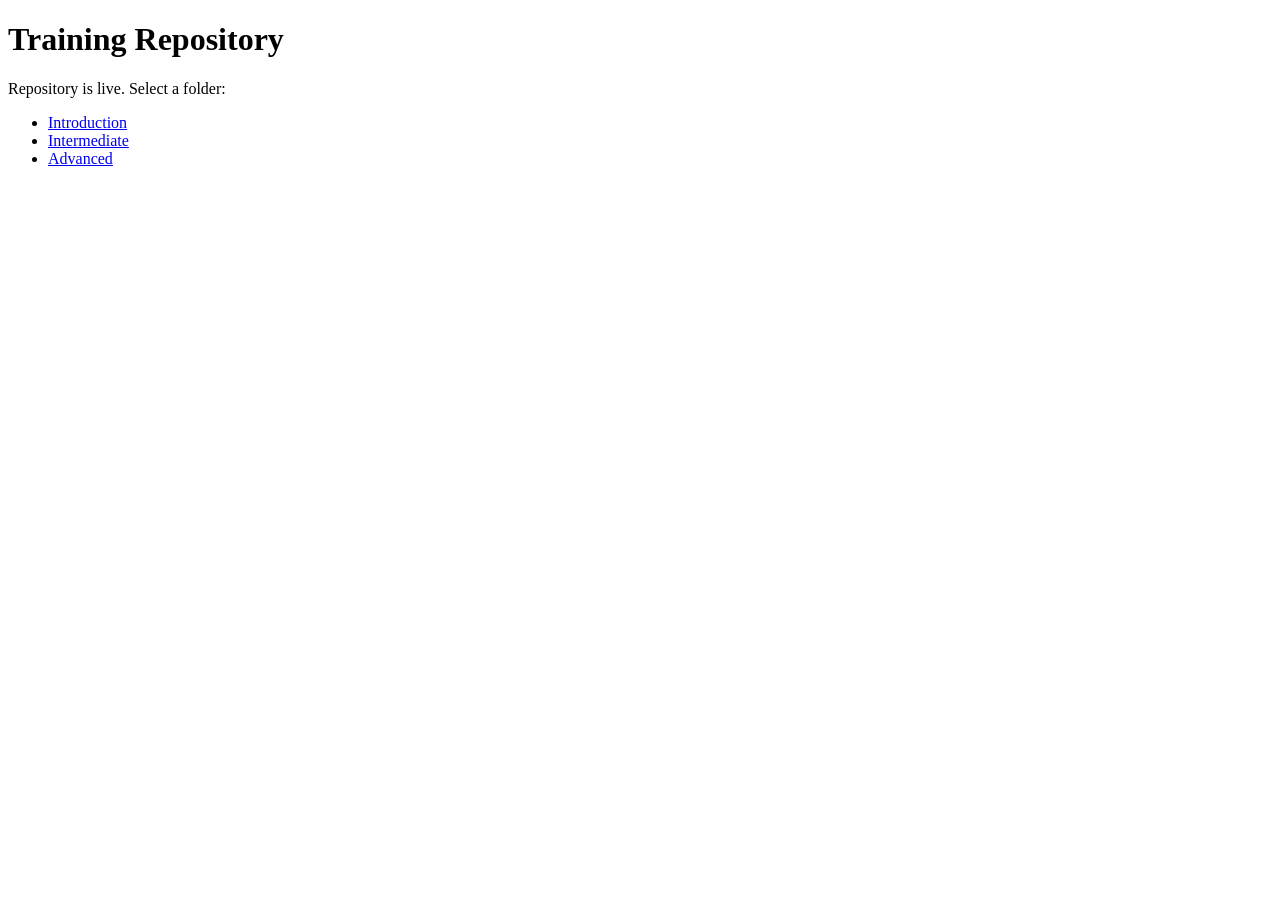
==== index.html @ c3c548a6 "Add initial index.html for training repository" ====
<!DOCTYPE html>
<html>
<head>
<meta charset="utf-8">
<title>Training</title>
</head>
<body>
<h1>Training Repository</h1>
<p>Repository is live. Select a folder:</p>
<ul>
<li><a href="Introduction/">Introduction</a></li>
<li><a href="Intermediate/">Intermediate</a></li>
<li><a href="Advanced/">Advanced</a></li>
</ul>
</body>
</html>
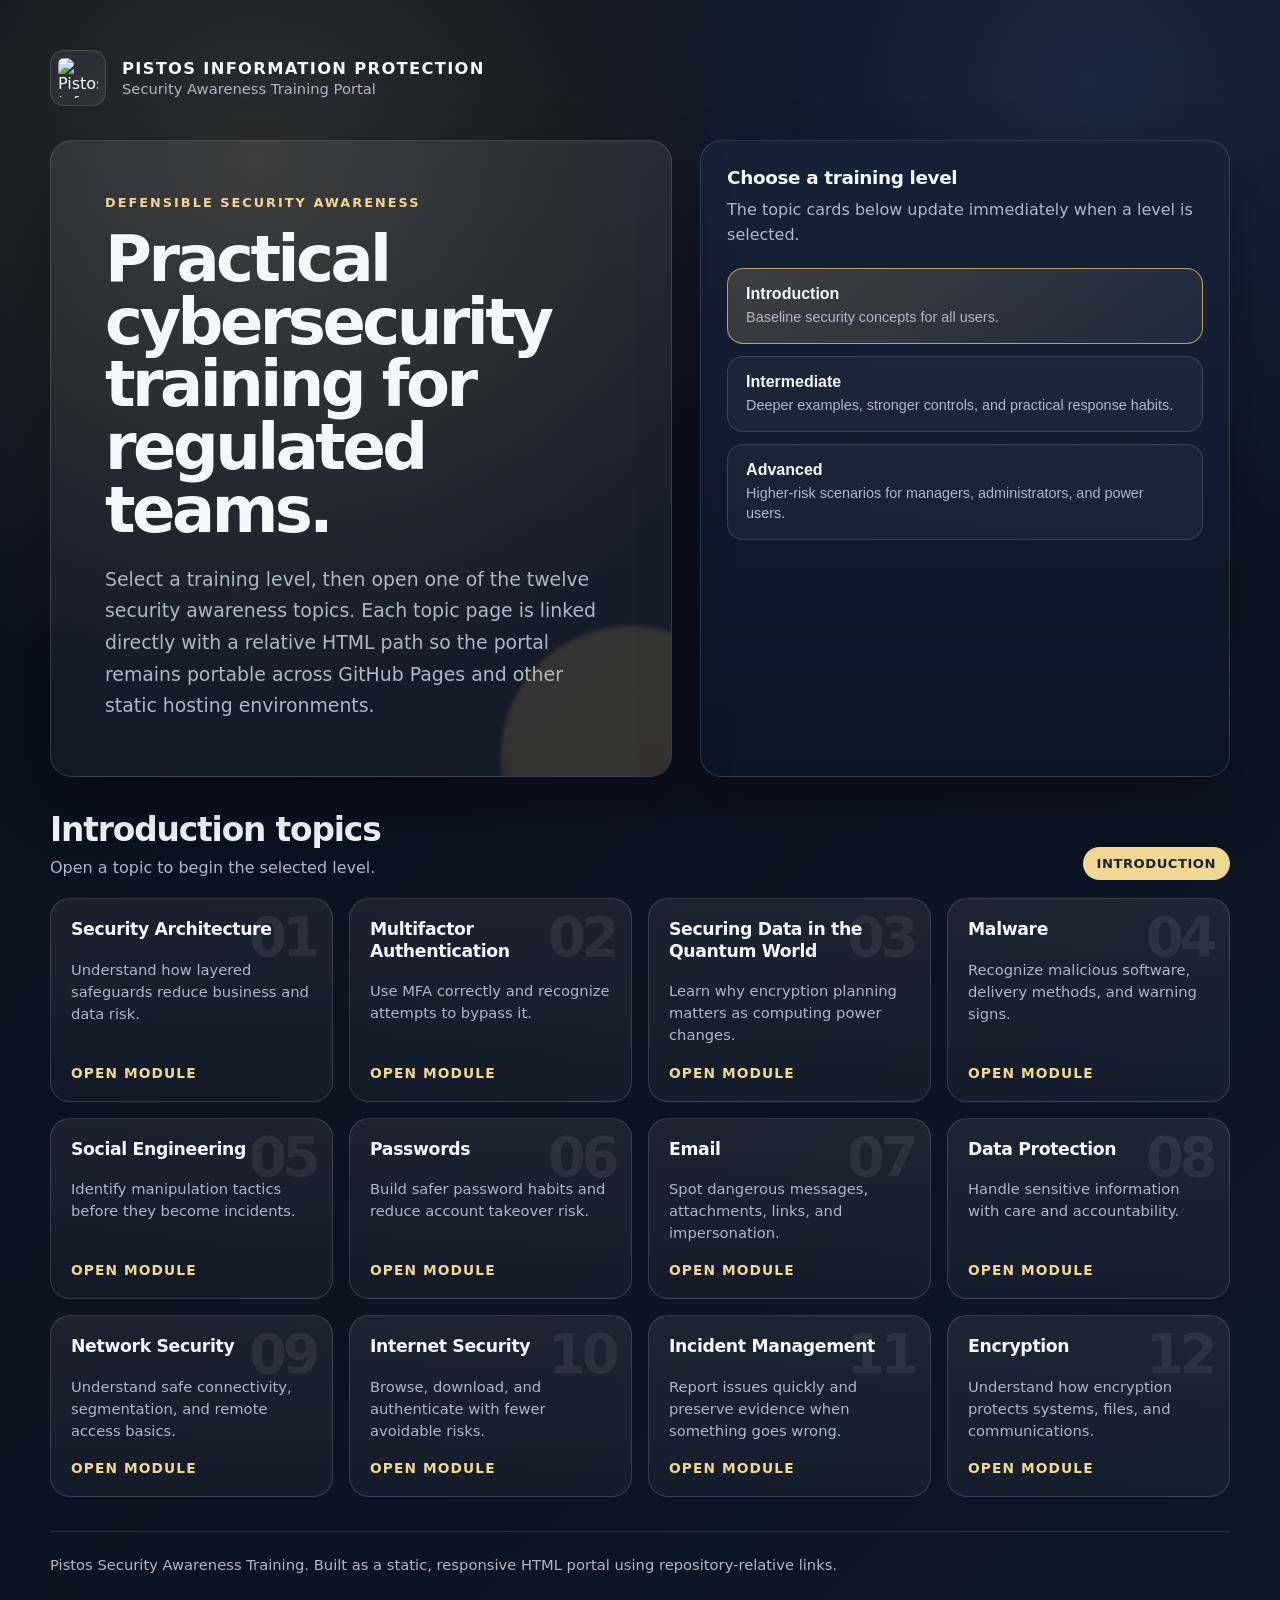
==== commit f4089358: "Replace root index with training portal landing page" ====
--- a/index.html
+++ b/index.html
@@ -1,16 +1,452 @@
 <!DOCTYPE html>
-<html>
+<html lang="en">
 <head>
-<meta charset="utf-8">
-<title>Training</title>
+  <meta charset="utf-8" />
+  <meta name="viewport" content="width=device-width, initial-scale=1" />
+  <title>Pistos Security Awareness Training</title>
+  <style>
+    :root {
+      --bg: #0b1220;
+      --panel: #111a2e;
+      --panel-2: #162238;
+      --text: #f4f7fb;
+      --muted: #aeb8c8;
+      --line: rgba(255,255,255,.14);
+      --accent: #d7b46a;
+      --accent-2: #f1d892;
+      --shadow: 0 24px 60px rgba(0,0,0,.32);
+      --radius: 22px;
+    }
+
+    * { box-sizing: border-box; }
+
+    body {
+      margin: 0;
+      min-height: 100vh;
+      font-family: Inter, ui-sans-serif, system-ui, -apple-system, BlinkMacSystemFont, "Segoe UI", sans-serif;
+      color: var(--text);
+      background:
+        radial-gradient(circle at 20% 10%, rgba(215,180,106,.18), transparent 34rem),
+        radial-gradient(circle at 85% 5%, rgba(79,116,168,.22), transparent 32rem),
+        linear-gradient(135deg, #07101f 0%, var(--bg) 45%, #0e1728 100%);
+    }
+
+    a { color: inherit; }
+
+    .page {
+      width: min(1180px, calc(100% - 40px));
+      margin: 0 auto;
+      padding: 32px 0 54px;
+    }
+
+    .topbar {
+      display: flex;
+      align-items: center;
+      justify-content: space-between;
+      gap: 22px;
+      padding: 18px 0 34px;
+    }
+
+    .brand {
+      display: flex;
+      align-items: center;
+      gap: 16px;
+      min-width: 0;
+    }
+
+    .brand img {
+      width: 56px;
+      height: 56px;
+      object-fit: contain;
+      border-radius: 14px;
+      background: rgba(255,255,255,.06);
+      padding: 7px;
+      border: 1px solid var(--line);
+    }
+
+    .brand-name {
+      display: grid;
+      gap: 2px;
+    }
+
+    .brand-name strong {
+      font-size: 1.02rem;
+      letter-spacing: .08em;
+      text-transform: uppercase;
+    }
+
+    .brand-name span {
+      color: var(--muted);
+      font-size: .92rem;
+    }
+
+    .hero {
+      display: grid;
+      grid-template-columns: 1.08fr .92fr;
+      gap: 28px;
+      align-items: stretch;
+      margin-bottom: 30px;
+    }
+
+    .hero-card,
+    .level-panel {
+      background: linear-gradient(180deg, rgba(255,255,255,.08), rgba(255,255,255,.035));
+      border: 1px solid var(--line);
+      border-radius: var(--radius);
+      box-shadow: var(--shadow);
+    }
+
+    .hero-card {
+      padding: clamp(28px, 5vw, 54px);
+      overflow: hidden;
+      position: relative;
+    }
+
+    .hero-card::after {
+      content: "";
+      position: absolute;
+      inset: auto -90px -110px auto;
+      width: 260px;
+      height: 260px;
+      border-radius: 999px;
+      background: rgba(215,180,106,.16);
+      filter: blur(2px);
+    }
+
+    .eyebrow {
+      color: var(--accent-2);
+      font-size: .8rem;
+      font-weight: 700;
+      letter-spacing: .16em;
+      text-transform: uppercase;
+      margin-bottom: 18px;
+    }
+
+    h1 {
+      margin: 0;
+      max-width: 760px;
+      font-size: clamp(2.15rem, 5vw, 4.65rem);
+      line-height: .98;
+      letter-spacing: -.055em;
+    }
+
+    .hero-copy {
+      max-width: 680px;
+      margin: 22px 0 0;
+      color: var(--muted);
+      font-size: clamp(1rem, 1.7vw, 1.18rem);
+      line-height: 1.68;
+    }
+
+    .level-panel {
+      padding: 26px;
+      display: flex;
+      flex-direction: column;
+      justify-content: space-between;
+      gap: 22px;
+      background: linear-gradient(180deg, rgba(22,34,56,.92), rgba(13,22,39,.92));
+    }
+
+    .level-panel h2 {
+      margin: 0 0 10px;
+      font-size: 1.15rem;
+      letter-spacing: -.02em;
+    }
+
+    .level-panel p {
+      margin: 0;
+      color: var(--muted);
+      line-height: 1.55;
+    }
+
+    .level-tabs {
+      display: grid;
+      gap: 12px;
+      margin-top: 20px;
+    }
+
+    .level-tab {
+      width: 100%;
+      border: 1px solid var(--line);
+      background: rgba(255,255,255,.045);
+      color: var(--text);
+      border-radius: 16px;
+      padding: 16px 18px;
+      text-align: left;
+      cursor: pointer;
+      transition: transform .18s ease, border-color .18s ease, background .18s ease;
+    }
+
+    .level-tab:hover,
+    .level-tab:focus-visible {
+      transform: translateY(-1px);
+      border-color: rgba(215,180,106,.62);
+      outline: none;
+    }
+
+    .level-tab[aria-selected="true"] {
+      border-color: rgba(215,180,106,.86);
+      background: linear-gradient(135deg, rgba(215,180,106,.22), rgba(255,255,255,.055));
+    }
+
+    .level-tab strong {
+      display: block;
+      font-size: 1rem;
+      margin-bottom: 4px;
+    }
+
+    .level-tab span {
+      color: var(--muted);
+      font-size: .9rem;
+      line-height: 1.4;
+    }
+
+    .section-head {
+      display: flex;
+      align-items: end;
+      justify-content: space-between;
+      gap: 20px;
+      margin: 34px 0 18px;
+    }
+
+    .section-head h2 {
+      margin: 0;
+      font-size: clamp(1.45rem, 2.6vw, 2.05rem);
+      letter-spacing: -.035em;
+    }
+
+    .section-head p {
+      margin: 7px 0 0;
+      color: var(--muted);
+      line-height: 1.5;
+    }
+
+    .status-pill {
+      flex: 0 0 auto;
+      color: #1b2434;
+      background: var(--accent-2);
+      border-radius: 999px;
+      padding: 9px 14px;
+      font-size: .82rem;
+      font-weight: 800;
+      letter-spacing: .04em;
+      text-transform: uppercase;
+    }
+
+    .topic-grid {
+      display: grid;
+      grid-template-columns: repeat(4, minmax(0, 1fr));
+      gap: 16px;
+    }
+
+    .topic-card {
+      position: relative;
+      min-height: 178px;
+      display: flex;
+      flex-direction: column;
+      justify-content: space-between;
+      padding: 20px;
+      border-radius: 20px;
+      text-decoration: none;
+      border: 1px solid var(--line);
+      background: linear-gradient(180deg, rgba(255,255,255,.07), rgba(255,255,255,.035));
+      overflow: hidden;
+      transition: transform .18s ease, border-color .18s ease, background .18s ease;
+    }
+
+    .topic-card::before {
+      content: attr(data-number);
+      position: absolute;
+      right: 16px;
+      top: 12px;
+      color: rgba(255,255,255,.075);
+      font-size: 3.4rem;
+      font-weight: 900;
+      line-height: 1;
+      letter-spacing: -.08em;
+    }
+
+    .topic-card:hover,
+    .topic-card:focus-visible {
+      transform: translateY(-3px);
+      border-color: rgba(215,180,106,.72);
+      background: linear-gradient(180deg, rgba(215,180,106,.13), rgba(255,255,255,.045));
+      outline: none;
+    }
+
+    .topic-card h3 {
+      position: relative;
+      margin: 0;
+      max-width: 88%;
+      font-size: 1.08rem;
+      line-height: 1.25;
+      letter-spacing: -.02em;
+    }
+
+    .topic-card p {
+      position: relative;
+      margin: 18px 0 0;
+      color: var(--muted);
+      font-size: .92rem;
+      line-height: 1.5;
+    }
+
+    .topic-link {
+      position: relative;
+      margin-top: 18px;
+      color: var(--accent-2);
+      font-size: .86rem;
+      font-weight: 800;
+      letter-spacing: .08em;
+      text-transform: uppercase;
+    }
+
+    .footer {
+      margin-top: 34px;
+      padding-top: 22px;
+      border-top: 1px solid var(--line);
+      color: var(--muted);
+      font-size: .92rem;
+      line-height: 1.5;
+    }
+
+    @media (max-width: 980px) {
+      .hero { grid-template-columns: 1fr; }
+      .topic-grid { grid-template-columns: repeat(3, minmax(0, 1fr)); }
+    }
+
+    @media (max-width: 720px) {
+      .page { width: min(100% - 28px, 1180px); padding-top: 18px; }
+      .topbar { align-items: flex-start; padding-bottom: 22px; }
+      .brand img { width: 48px; height: 48px; }
+      .section-head { align-items: flex-start; flex-direction: column; }
+      .topic-grid { grid-template-columns: repeat(2, minmax(0, 1fr)); }
+      .topic-card { min-height: 166px; }
+    }
+
+    @media (max-width: 500px) {
+      .topic-grid { grid-template-columns: 1fr; }
+      .hero-card, .level-panel { border-radius: 18px; }
+      .hero-card { padding: 26px; }
+      .level-panel { padding: 20px; }
+    }
+  </style>
 </head>
 <body>
-<h1>Training Repository</h1>
-<p>Repository is live. Select a folder:</p>
-<ul>
-<li><a href="Introduction/">Introduction</a></li>
-<li><a href="Intermediate/">Intermediate</a></li>
-<li><a href="Advanced/">Advanced</a></li>
-</ul>
+  <main class="page">
+    <header class="topbar" aria-label="Pistos training header">
+      <div class="brand">
+        <img src="images/pistos-logo.png" alt="Pistos Information Protection logo" />
+        <div class="brand-name">
+          <strong>Pistos Information Protection</strong>
+          <span>Security Awareness Training Portal</span>
+        </div>
+      </div>
+    </header>
+
+    <section class="hero" aria-labelledby="page-title">
+      <div class="hero-card">
+        <div class="eyebrow">Defensible security awareness</div>
+        <h1 id="page-title">Practical cybersecurity training for regulated teams.</h1>
+        <p class="hero-copy">Select a training level, then open one of the twelve security awareness topics. Each topic page is linked directly with a relative HTML path so the portal remains portable across GitHub Pages and other static hosting environments.</p>
+      </div>
+
+      <aside class="level-panel" aria-label="Training level selector">
+        <div>
+          <h2>Choose a training level</h2>
+          <p>The topic cards below update immediately when a level is selected.</p>
+          <div class="level-tabs" role="tablist" aria-label="Training levels">
+            <button class="level-tab" type="button" role="tab" aria-selected="true" data-level="introduction">
+              <strong>Introduction</strong>
+              <span>Baseline security concepts for all users.</span>
+            </button>
+            <button class="level-tab" type="button" role="tab" aria-selected="false" data-level="intermediate">
+              <strong>Intermediate</strong>
+              <span>Deeper examples, stronger controls, and practical response habits.</span>
+            </button>
+            <button class="level-tab" type="button" role="tab" aria-selected="false" data-level="advanced">
+              <strong>Advanced</strong>
+              <span>Higher-risk scenarios for managers, administrators, and power users.</span>
+            </button>
+          </div>
+        </div>
+      </aside>
+    </section>
+
+    <section aria-labelledby="topics-title">
+      <div class="section-head">
+        <div>
+          <h2 id="topics-title">Introduction topics</h2>
+          <p id="topics-description">Open a topic to begin the selected level.</p>
+        </div>
+        <div class="status-pill" id="level-pill">Introduction</div>
+      </div>
+      <div class="topic-grid" id="topic-grid"></div>
+    </section>
+
+    <footer class="footer">
+      Pistos Security Awareness Training. Built as a static, responsive HTML portal using repository-relative links.
+    </footer>
+  </main>
+
+  <script>
+    const topics = [
+      { title: 'Security Architecture', slug: 'security_arch', summary: 'Understand how layered safeguards reduce business and data risk.' },
+      { title: 'Multifactor Authentication', slug: 'mfa', summary: 'Use MFA correctly and recognize attempts to bypass it.' },
+      { title: 'Securing Data in the Quantum World', slug: 'quantum', summary: 'Learn why encryption planning matters as computing power changes.' },
+      { title: 'Malware', slug: 'malware', summary: 'Recognize malicious software, delivery methods, and warning signs.' },
+      { title: 'Social Engineering', slug: 'social_eng', summary: 'Identify manipulation tactics before they become incidents.' },
+      { title: 'Passwords', slug: 'passwords', summary: 'Build safer password habits and reduce account takeover risk.' },
+      { title: 'Email', slug: 'email', summary: 'Spot dangerous messages, attachments, links, and impersonation.' },
+      { title: 'Data Protection', slug: 'data_protection', summary: 'Handle sensitive information with care and accountability.' },
+      { title: 'Network Security', slug: 'network', summary: 'Understand safe connectivity, segmentation, and remote access basics.' },
+      { title: 'Internet Security', slug: 'internet', summary: 'Browse, download, and authenticate with fewer avoidable risks.' },
+      { title: 'Incident Management', slug: 'incident', summary: 'Report issues quickly and preserve evidence when something goes wrong.' },
+      { title: 'Encryption', slug: 'encryption', summary: 'Understand how encryption protects systems, files, and communications.' }
+    ];
+
+    const levels = {
+      introduction: 'Introduction',
+      intermediate: 'Intermediate',
+      advanced: 'Advanced'
+    };
+
+    const grid = document.getElementById('topic-grid');
+    const title = document.getElementById('topics-title');
+    const pill = document.getElementById('level-pill');
+    const tabs = Array.from(document.querySelectorAll('.level-tab'));
+
+    function renderTopics(level) {
+      const label = levels[level];
+      title.textContent = `${label} topics`;
+      pill.textContent = label;
+      grid.innerHTML = '';
+
+      topics.forEach((topic, index) => {
+        const card = document.createElement('a');
+        card.className = 'topic-card';
+        card.href = `${topic.slug}_${level}.html`;
+        card.setAttribute('data-number', String(index + 1).padStart(2, '0'));
+        card.innerHTML = `
+          <div>
+            <h3>${topic.title}</h3>
+            <p>${topic.summary}</p>
+          </div>
+          <span class="topic-link">Open module</span>
+        `;
+        grid.appendChild(card);
+      });
+    }
+
+    tabs.forEach(tab => {
+      tab.addEventListener('click', () => {
+        const level = tab.dataset.level;
+        tabs.forEach(item => item.setAttribute('aria-selected', String(item === tab)));
+        renderTopics(level);
+      });
+    });
+
+    renderTopics('introduction');
+  </script>
 </body>
 </html>
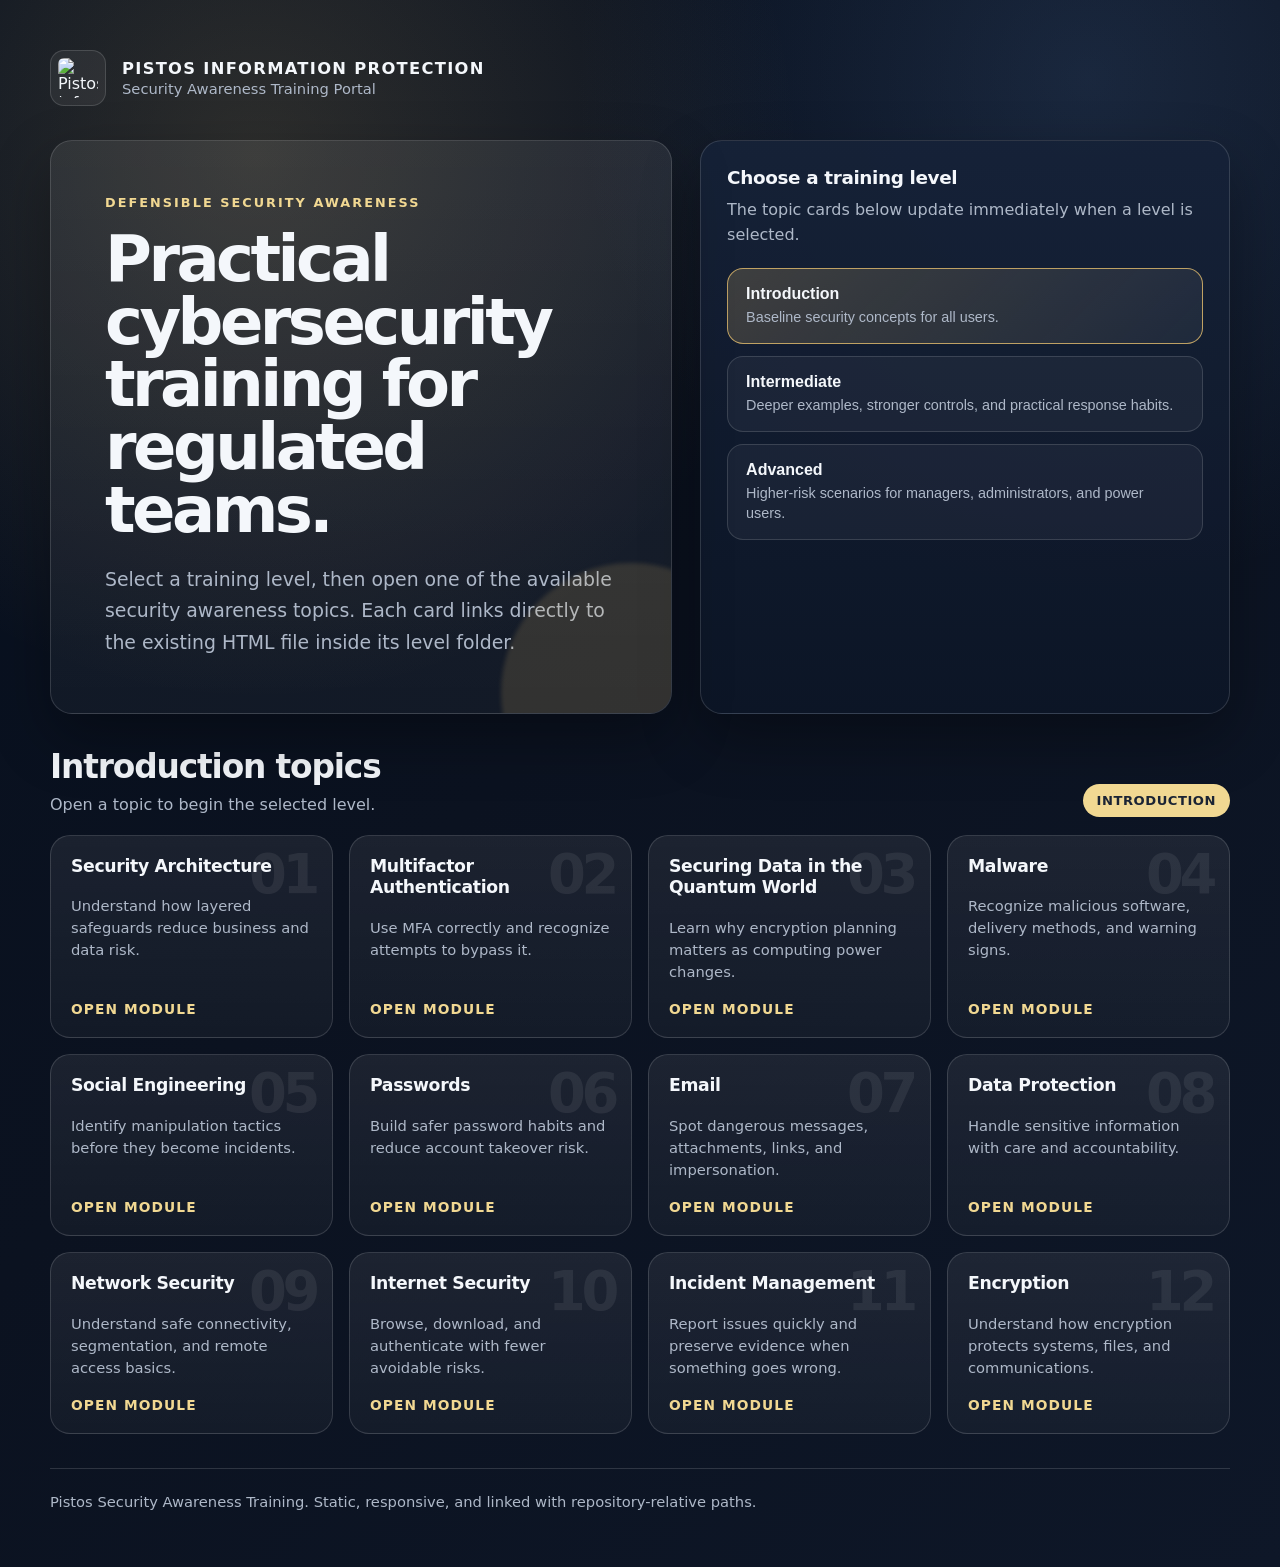
==== commit 7ca36d62: "Fix training portal level folder links" ====
--- a/index.html
+++ b/index.html
@@ -7,8 +7,8 @@
   <style>
     :root {
       --bg: #0b1220;
-      --panel: #111a2e;
-      --panel-2: #162238;
+      --panel: rgba(255,255,255,.07);
+      --panel-strong: rgba(255,255,255,.105);
       --text: #f4f7fb;
       --muted: #aeb8c8;
       --line: rgba(255,255,255,.14);
@@ -140,10 +140,6 @@
 
     .level-panel {
       padding: 26px;
-      display: flex;
-      flex-direction: column;
-      justify-content: space-between;
-      gap: 22px;
       background: linear-gradient(180deg, rgba(22,34,56,.92), rgba(13,22,39,.92));
     }
 
@@ -348,27 +344,25 @@
       <div class="hero-card">
         <div class="eyebrow">Defensible security awareness</div>
         <h1 id="page-title">Practical cybersecurity training for regulated teams.</h1>
-        <p class="hero-copy">Select a training level, then open one of the twelve security awareness topics. Each topic page is linked directly with a relative HTML path so the portal remains portable across GitHub Pages and other static hosting environments.</p>
+        <p class="hero-copy">Select a training level, then open one of the available security awareness topics. Each card links directly to the existing HTML file inside its level folder.</p>
       </div>
 
       <aside class="level-panel" aria-label="Training level selector">
-        <div>
-          <h2>Choose a training level</h2>
-          <p>The topic cards below update immediately when a level is selected.</p>
-          <div class="level-tabs" role="tablist" aria-label="Training levels">
-            <button class="level-tab" type="button" role="tab" aria-selected="true" data-level="introduction">
-              <strong>Introduction</strong>
-              <span>Baseline security concepts for all users.</span>
-            </button>
-            <button class="level-tab" type="button" role="tab" aria-selected="false" data-level="intermediate">
-              <strong>Intermediate</strong>
-              <span>Deeper examples, stronger controls, and practical response habits.</span>
-            </button>
-            <button class="level-tab" type="button" role="tab" aria-selected="false" data-level="advanced">
-              <strong>Advanced</strong>
-              <span>Higher-risk scenarios for managers, administrators, and power users.</span>
-            </button>
-          </div>
+        <h2>Choose a training level</h2>
+        <p>The topic cards below update immediately when a level is selected.</p>
+        <div class="level-tabs" role="tablist" aria-label="Training levels">
+          <button class="level-tab" type="button" role="tab" aria-selected="true" data-level="introduction">
+            <strong>Introduction</strong>
+            <span>Baseline security concepts for all users.</span>
+          </button>
+          <button class="level-tab" type="button" role="tab" aria-selected="false" data-level="intermediate">
+            <strong>Intermediate</strong>
+            <span>Deeper examples, stronger controls, and practical response habits.</span>
+          </button>
+          <button class="level-tab" type="button" role="tab" aria-selected="false" data-level="advanced">
+            <strong>Advanced</strong>
+            <span>Higher-risk scenarios for managers, administrators, and power users.</span>
+          </button>
         </div>
       </aside>
     </section>
@@ -385,30 +379,62 @@
     </section>
 
     <footer class="footer">
-      Pistos Security Awareness Training. Built as a static, responsive HTML portal using repository-relative links.
+      Pistos Security Awareness Training. Static, responsive, and linked with repository-relative paths.
     </footer>
   </main>
 
   <script>
-    const topics = [
-      { title: 'Security Architecture', slug: 'security_arch', summary: 'Understand how layered safeguards reduce business and data risk.' },
-      { title: 'Multifactor Authentication', slug: 'mfa', summary: 'Use MFA correctly and recognize attempts to bypass it.' },
-      { title: 'Securing Data in the Quantum World', slug: 'quantum', summary: 'Learn why encryption planning matters as computing power changes.' },
-      { title: 'Malware', slug: 'malware', summary: 'Recognize malicious software, delivery methods, and warning signs.' },
-      { title: 'Social Engineering', slug: 'social_eng', summary: 'Identify manipulation tactics before they become incidents.' },
-      { title: 'Passwords', slug: 'passwords', summary: 'Build safer password habits and reduce account takeover risk.' },
-      { title: 'Email', slug: 'email', summary: 'Spot dangerous messages, attachments, links, and impersonation.' },
-      { title: 'Data Protection', slug: 'data_protection', summary: 'Handle sensitive information with care and accountability.' },
-      { title: 'Network Security', slug: 'network', summary: 'Understand safe connectivity, segmentation, and remote access basics.' },
-      { title: 'Internet Security', slug: 'internet', summary: 'Browse, download, and authenticate with fewer avoidable risks.' },
-      { title: 'Incident Management', slug: 'incident', summary: 'Report issues quickly and preserve evidence when something goes wrong.' },
-      { title: 'Encryption', slug: 'encryption', summary: 'Understand how encryption protects systems, files, and communications.' }
-    ];
-
     const levels = {
-      introduction: 'Introduction',
-      intermediate: 'Intermediate',
-      advanced: 'Advanced'
+      introduction: {
+        label: 'Introduction',
+        topics: [
+          { title: 'Security Architecture', href: 'Introduction/01_intro_cyber.html', summary: 'Understand how layered safeguards reduce business and data risk.' },
+          { title: 'Multifactor Authentication', href: 'Introduction/02_intro_mfa.html', summary: 'Use MFA correctly and recognize attempts to bypass it.' },
+          { title: 'Securing Data in the Quantum World', href: 'Introduction/03_intro_quantum.html', summary: 'Learn why encryption planning matters as computing power changes.' },
+          { title: 'Malware', href: 'Introduction/04_intro_malware.html', summary: 'Recognize malicious software, delivery methods, and warning signs.' },
+          { title: 'Social Engineering', href: 'Introduction/05_intro_social.html', summary: 'Identify manipulation tactics before they become incidents.' },
+          { title: 'Passwords', href: 'Introduction/06_intro_passwords.html', summary: 'Build safer password habits and reduce account takeover risk.' },
+          { title: 'Email', href: 'Introduction/07_intro_email.html', summary: 'Spot dangerous messages, attachments, links, and impersonation.' },
+          { title: 'Data Protection', href: 'Introduction/08_intro_dlp.html', summary: 'Handle sensitive information with care and accountability.' },
+          { title: 'Network Security', href: 'Introduction/09_intro_network.html', summary: 'Understand safe connectivity, segmentation, and remote access basics.' },
+          { title: 'Internet Security', href: 'Introduction/10_intro_internet.html', summary: 'Browse, download, and authenticate with fewer avoidable risks.' },
+          { title: 'Incident Management', href: 'Introduction/11_intro_incident_response.html', summary: 'Report issues quickly and preserve evidence when something goes wrong.' },
+          { title: 'Encryption', href: 'Introduction/12_intro_encryption.html', summary: 'Understand how encryption protects systems, files, and communications.' }
+        ]
+      },
+      intermediate: {
+        label: 'Intermediate',
+        topics: [
+          { title: 'Security Architecture', href: 'Intermediate/int_01_security_arch_intermediate.html', summary: 'Apply security architecture principles to real operational decisions.' },
+          { title: 'Multifactor Authentication', href: 'Intermediate/int_02_mfa_intermediate.html', summary: 'Understand MFA fatigue, fallback risks, and stronger authentication habits.' },
+          { title: 'Securing Data in the Quantum World', href: 'Intermediate/int_03_quantum_intermediate.html', summary: 'Connect quantum risk to encryption planning and data retention.' },
+          { title: 'Malware', href: 'Intermediate/int_04_malware_intermediate.html', summary: 'Recognize malware behavior, delivery methods, and containment needs.' },
+          { title: 'Social Engineering', href: 'Intermediate/int_05_social_eng_intermediate.html', summary: 'Identify targeted manipulation and business-process abuse.' },
+          { title: 'Passwords', href: 'Intermediate/int_06_passwords_intermediate.html', summary: 'Improve password management and reduce credential reuse exposure.' },
+          { title: 'Email', href: 'Intermediate/int_07_email_intermediate.html', summary: 'Handle suspicious messages, attachments, and spoofed requests.' },
+          { title: 'Data Protection', href: 'Intermediate/int_08_data_protection_intermediate.html', summary: 'Protect sensitive data through handling, sharing, and retention controls.' },
+          { title: 'Network Security', href: 'Intermediate/int_09_network_intermediate.html', summary: 'Understand segmentation, secure access, and network warning signs.' },
+          { title: 'Internet Security', href: 'Intermediate/int_10_internet_intermediate.html', summary: 'Reduce online exposure from risky browsing and unauthorized tools.' },
+          { title: 'Incident Management', href: 'Intermediate/int_11_incident_intermediate.html', summary: 'Know what to report, when to escalate, and how to preserve facts.' },
+          { title: 'Encryption', href: 'Intermediate/int_12_encryption_intermediate.html', summary: 'Understand encryption use cases, limits, and operational safeguards.' }
+        ]
+      },
+      advanced: {
+        label: 'Advanced',
+        topics: [
+          { title: 'Security Architecture', href: 'Advanced/adv_01_security_arch_advanced.html', summary: 'Design security architecture for higher-risk and enterprise scenarios.' },
+          { title: 'Multifactor Authentication', href: 'Advanced/adv_02_mfa_advanced.html', summary: 'Address advanced MFA bypass, enrollment, and administrative risks.' },
+          { title: 'Securing Data in the Quantum World', href: 'Advanced/adv_03_quantum_advanced.html', summary: 'Plan for cryptographic transition and long-term data exposure.' },
+          { title: 'Malware', href: 'Advanced/adv_04_malware_advanced.html', summary: 'Understand malware tradecraft, persistence, and response priorities.' },
+          { title: 'Social Engineering', href: 'Advanced/adv_05_social_eng_advanced.html', summary: 'Recognize coordinated social engineering against people and workflows.' },
+          { title: 'Passwords', href: 'Advanced/adv_06_passwords_advanced.html', summary: 'Manage privileged credential risk and authentication control gaps.' },
+          { title: 'Email', href: 'Advanced/adv_07_email_advanced.html', summary: 'Analyze advanced phishing, impersonation, and mailbox compromise risks.' },
+          { title: 'Data Protection', href: 'Advanced/adv_08_data_protection_advanced.html', summary: 'Apply stronger controls to regulated and high-value data.' },
+          { title: 'Network Security', href: 'Advanced/adv_09_network_advanced.html', summary: 'Evaluate network defense, access paths, and lateral movement risk.' },
+          { title: 'Internet Security', href: 'Advanced/adv_10_internet_advanced.html', summary: 'Assess web, cloud, and browser risks for power users and administrators.' },
+          { title: 'Incident Management', href: 'Advanced/adv_11_incident_advanced.html', summary: 'Coordinate response, escalation, evidence, and executive reporting.' }
+        ]
+      }
     };
 
     const grid = document.getElementById('topic-grid');
@@ -416,16 +442,16 @@
     const pill = document.getElementById('level-pill');
     const tabs = Array.from(document.querySelectorAll('.level-tab'));
 
-    function renderTopics(level) {
-      const label = levels[level];
-      title.textContent = `${label} topics`;
-      pill.textContent = label;
+    function renderTopics(levelKey) {
+      const level = levels[levelKey];
+      title.textContent = `${level.label} topics`;
+      pill.textContent = level.label;
       grid.innerHTML = '';
 
-      topics.forEach((topic, index) => {
+      level.topics.forEach((topic, index) => {
         const card = document.createElement('a');
         card.className = 'topic-card';
-        card.href = `${topic.slug}_${level}.html`;
+        card.href = topic.href;
         card.setAttribute('data-number', String(index + 1).padStart(2, '0'));
         card.innerHTML = `
           <div>
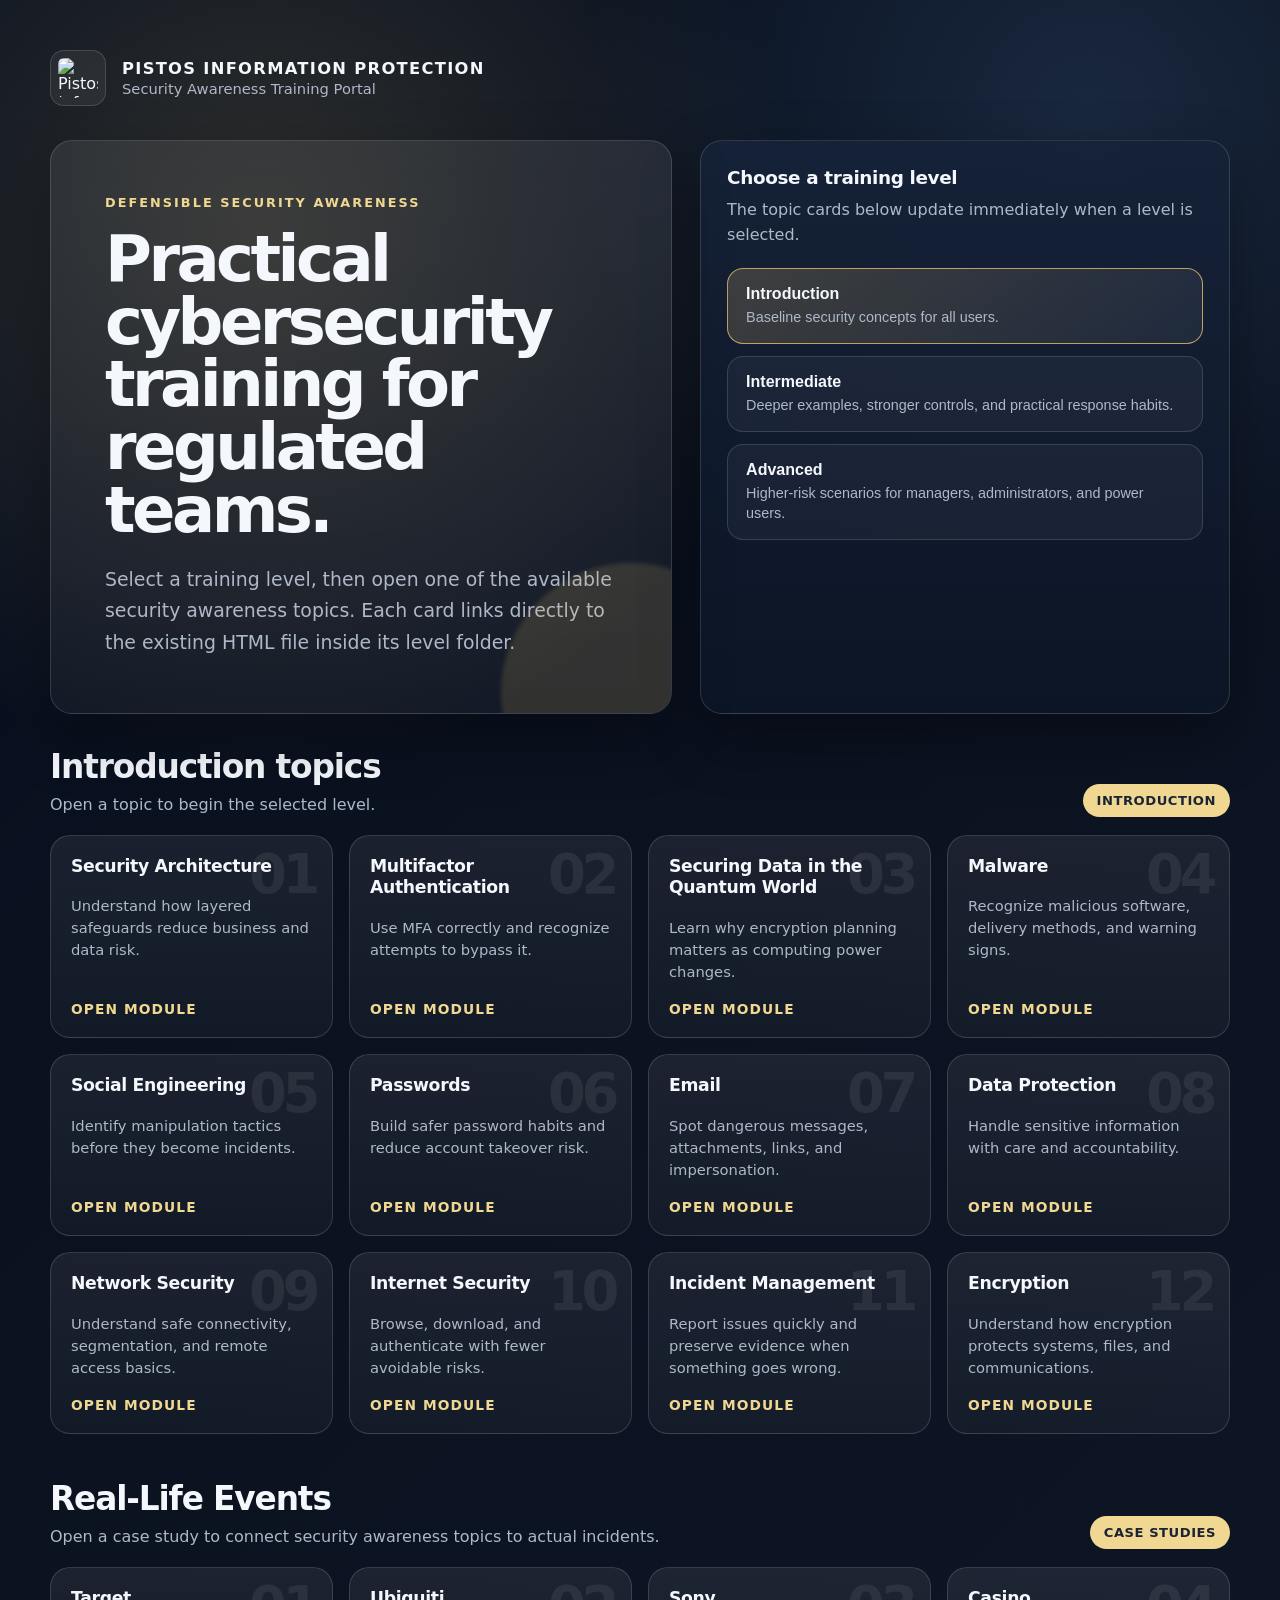
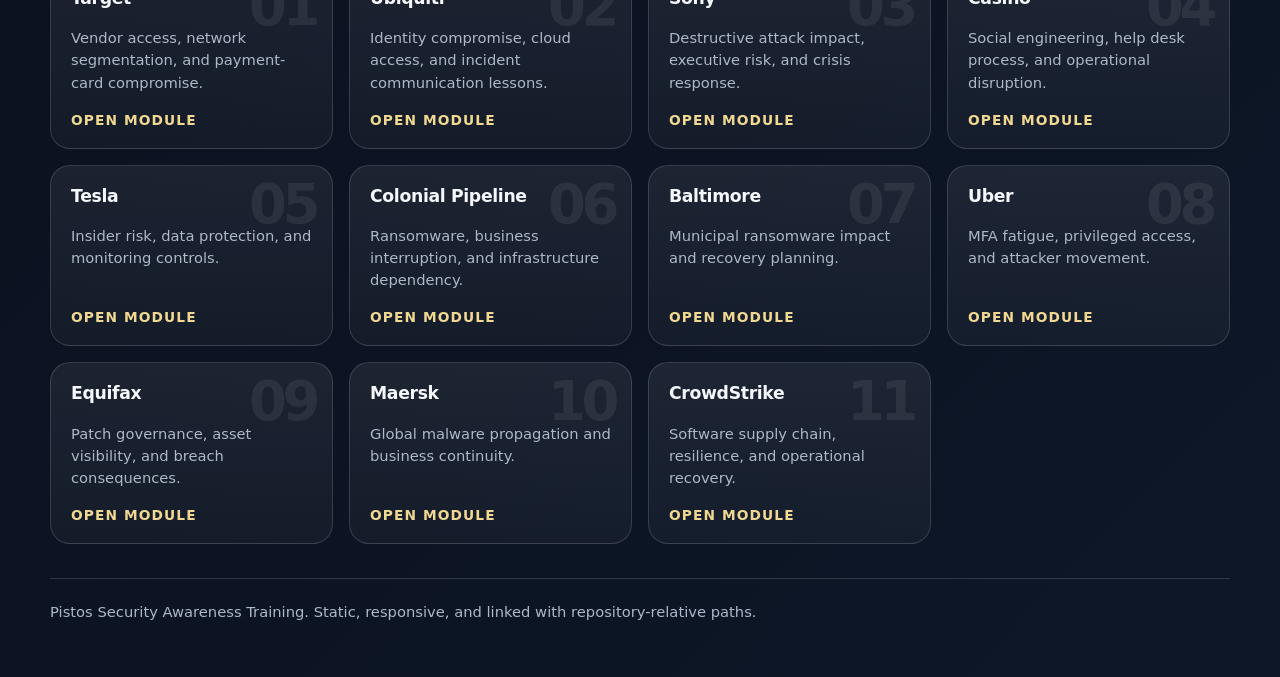
==== commit 18038187: "Expose case studies on training portal" ====
--- a/index.html
+++ b/index.html
@@ -5,327 +5,7 @@
   <meta name="viewport" content="width=device-width, initial-scale=1" />
   <title>Pistos Security Awareness Training</title>
   <style>
-    :root {
-      --bg: #0b1220;
-      --panel: rgba(255,255,255,.07);
-      --panel-strong: rgba(255,255,255,.105);
-      --text: #f4f7fb;
-      --muted: #aeb8c8;
-      --line: rgba(255,255,255,.14);
-      --accent: #d7b46a;
-      --accent-2: #f1d892;
-      --shadow: 0 24px 60px rgba(0,0,0,.32);
-      --radius: 22px;
-    }
-
-    * { box-sizing: border-box; }
-
-    body {
-      margin: 0;
-      min-height: 100vh;
-      font-family: Inter, ui-sans-serif, system-ui, -apple-system, BlinkMacSystemFont, "Segoe UI", sans-serif;
-      color: var(--text);
-      background:
-        radial-gradient(circle at 20% 10%, rgba(215,180,106,.18), transparent 34rem),
-        radial-gradient(circle at 85% 5%, rgba(79,116,168,.22), transparent 32rem),
-        linear-gradient(135deg, #07101f 0%, var(--bg) 45%, #0e1728 100%);
-    }
-
-    a { color: inherit; }
-
-    .page {
-      width: min(1180px, calc(100% - 40px));
-      margin: 0 auto;
-      padding: 32px 0 54px;
-    }
-
-    .topbar {
-      display: flex;
-      align-items: center;
-      justify-content: space-between;
-      gap: 22px;
-      padding: 18px 0 34px;
-    }
-
-    .brand {
-      display: flex;
-      align-items: center;
-      gap: 16px;
-      min-width: 0;
-    }
-
-    .brand img {
-      width: 56px;
-      height: 56px;
-      object-fit: contain;
-      border-radius: 14px;
-      background: rgba(255,255,255,.06);
-      padding: 7px;
-      border: 1px solid var(--line);
-    }
-
-    .brand-name {
-      display: grid;
-      gap: 2px;
-    }
-
-    .brand-name strong {
-      font-size: 1.02rem;
-      letter-spacing: .08em;
-      text-transform: uppercase;
-    }
-
-    .brand-name span {
-      color: var(--muted);
-      font-size: .92rem;
-    }
-
-    .hero {
-      display: grid;
-      grid-template-columns: 1.08fr .92fr;
-      gap: 28px;
-      align-items: stretch;
-      margin-bottom: 30px;
-    }
-
-    .hero-card,
-    .level-panel {
-      background: linear-gradient(180deg, rgba(255,255,255,.08), rgba(255,255,255,.035));
-      border: 1px solid var(--line);
-      border-radius: var(--radius);
-      box-shadow: var(--shadow);
-    }
-
-    .hero-card {
-      padding: clamp(28px, 5vw, 54px);
-      overflow: hidden;
-      position: relative;
-    }
-
-    .hero-card::after {
-      content: "";
-      position: absolute;
-      inset: auto -90px -110px auto;
-      width: 260px;
-      height: 260px;
-      border-radius: 999px;
-      background: rgba(215,180,106,.16);
-      filter: blur(2px);
-    }
-
-    .eyebrow {
-      color: var(--accent-2);
-      font-size: .8rem;
-      font-weight: 700;
-      letter-spacing: .16em;
-      text-transform: uppercase;
-      margin-bottom: 18px;
-    }
-
-    h1 {
-      margin: 0;
-      max-width: 760px;
-      font-size: clamp(2.15rem, 5vw, 4.65rem);
-      line-height: .98;
-      letter-spacing: -.055em;
-    }
-
-    .hero-copy {
-      max-width: 680px;
-      margin: 22px 0 0;
-      color: var(--muted);
-      font-size: clamp(1rem, 1.7vw, 1.18rem);
-      line-height: 1.68;
-    }
-
-    .level-panel {
-      padding: 26px;
-      background: linear-gradient(180deg, rgba(22,34,56,.92), rgba(13,22,39,.92));
-    }
-
-    .level-panel h2 {
-      margin: 0 0 10px;
-      font-size: 1.15rem;
-      letter-spacing: -.02em;
-    }
-
-    .level-panel p {
-      margin: 0;
-      color: var(--muted);
-      line-height: 1.55;
-    }
-
-    .level-tabs {
-      display: grid;
-      gap: 12px;
-      margin-top: 20px;
-    }
-
-    .level-tab {
-      width: 100%;
-      border: 1px solid var(--line);
-      background: rgba(255,255,255,.045);
-      color: var(--text);
-      border-radius: 16px;
-      padding: 16px 18px;
-      text-align: left;
-      cursor: pointer;
-      transition: transform .18s ease, border-color .18s ease, background .18s ease;
-    }
-
-    .level-tab:hover,
-    .level-tab:focus-visible {
-      transform: translateY(-1px);
-      border-color: rgba(215,180,106,.62);
-      outline: none;
-    }
-
-    .level-tab[aria-selected="true"] {
-      border-color: rgba(215,180,106,.86);
-      background: linear-gradient(135deg, rgba(215,180,106,.22), rgba(255,255,255,.055));
-    }
-
-    .level-tab strong {
-      display: block;
-      font-size: 1rem;
-      margin-bottom: 4px;
-    }
-
-    .level-tab span {
-      color: var(--muted);
-      font-size: .9rem;
-      line-height: 1.4;
-    }
-
-    .section-head {
-      display: flex;
-      align-items: end;
-      justify-content: space-between;
-      gap: 20px;
-      margin: 34px 0 18px;
-    }
-
-    .section-head h2 {
-      margin: 0;
-      font-size: clamp(1.45rem, 2.6vw, 2.05rem);
-      letter-spacing: -.035em;
-    }
-
-    .section-head p {
-      margin: 7px 0 0;
-      color: var(--muted);
-      line-height: 1.5;
-    }
-
-    .status-pill {
-      flex: 0 0 auto;
-      color: #1b2434;
-      background: var(--accent-2);
-      border-radius: 999px;
-      padding: 9px 14px;
-      font-size: .82rem;
-      font-weight: 800;
-      letter-spacing: .04em;
-      text-transform: uppercase;
-    }
-
-    .topic-grid {
-      display: grid;
-      grid-template-columns: repeat(4, minmax(0, 1fr));
-      gap: 16px;
-    }
-
-    .topic-card {
-      position: relative;
-      min-height: 178px;
-      display: flex;
-      flex-direction: column;
-      justify-content: space-between;
-      padding: 20px;
-      border-radius: 20px;
-      text-decoration: none;
-      border: 1px solid var(--line);
-      background: linear-gradient(180deg, rgba(255,255,255,.07), rgba(255,255,255,.035));
-      overflow: hidden;
-      transition: transform .18s ease, border-color .18s ease, background .18s ease;
-    }
-
-    .topic-card::before {
-      content: attr(data-number);
-      position: absolute;
-      right: 16px;
-      top: 12px;
-      color: rgba(255,255,255,.075);
-      font-size: 3.4rem;
-      font-weight: 900;
-      line-height: 1;
-      letter-spacing: -.08em;
-    }
-
-    .topic-card:hover,
-    .topic-card:focus-visible {
-      transform: translateY(-3px);
-      border-color: rgba(215,180,106,.72);
-      background: linear-gradient(180deg, rgba(215,180,106,.13), rgba(255,255,255,.045));
-      outline: none;
-    }
-
-    .topic-card h3 {
-      position: relative;
-      margin: 0;
-      max-width: 88%;
-      font-size: 1.08rem;
-      line-height: 1.25;
-      letter-spacing: -.02em;
-    }
-
-    .topic-card p {
-      position: relative;
-      margin: 18px 0 0;
-      color: var(--muted);
-      font-size: .92rem;
-      line-height: 1.5;
-    }
-
-    .topic-link {
-      position: relative;
-      margin-top: 18px;
-      color: var(--accent-2);
-      font-size: .86rem;
-      font-weight: 800;
-      letter-spacing: .08em;
-      text-transform: uppercase;
-    }
-
-    .footer {
-      margin-top: 34px;
-      padding-top: 22px;
-      border-top: 1px solid var(--line);
-      color: var(--muted);
-      font-size: .92rem;
-      line-height: 1.5;
-    }
-
-    @media (max-width: 980px) {
-      .hero { grid-template-columns: 1fr; }
-      .topic-grid { grid-template-columns: repeat(3, minmax(0, 1fr)); }
-    }
-
-    @media (max-width: 720px) {
-      .page { width: min(100% - 28px, 1180px); padding-top: 18px; }
-      .topbar { align-items: flex-start; padding-bottom: 22px; }
-      .brand img { width: 48px; height: 48px; }
-      .section-head { align-items: flex-start; flex-direction: column; }
-      .topic-grid { grid-template-columns: repeat(2, minmax(0, 1fr)); }
-      .topic-card { min-height: 166px; }
-    }
-
-    @media (max-width: 500px) {
-      .topic-grid { grid-template-columns: 1fr; }
-      .hero-card, .level-panel { border-radius: 18px; }
-      .hero-card { padding: 26px; }
-      .level-panel { padding: 20px; }
-    }
+    :root{--bg:#0b1220;--text:#f4f7fb;--muted:#aeb8c8;--line:rgba(255,255,255,.14);--accent:#d7b46a;--accent2:#f1d892;--shadow:0 24px 60px rgba(0,0,0,.32);--radius:22px}*{box-sizing:border-box}body{margin:0;min-height:100vh;font-family:Inter,ui-sans-serif,system-ui,-apple-system,BlinkMacSystemFont,"Segoe UI",sans-serif;color:var(--text);background:radial-gradient(circle at 20% 10%,rgba(215,180,106,.18),transparent 34rem),radial-gradient(circle at 85% 5%,rgba(79,116,168,.22),transparent 32rem),linear-gradient(135deg,#07101f 0%,var(--bg) 45%,#0e1728 100%)}a{color:inherit}.page{width:min(1180px,calc(100% - 40px));margin:0 auto;padding:32px 0 54px}.topbar{display:flex;align-items:center;justify-content:space-between;gap:22px;padding:18px 0 34px}.brand{display:flex;align-items:center;gap:16px;min-width:0}.brand img{width:56px;height:56px;object-fit:contain;border-radius:14px;background:rgba(255,255,255,.06);padding:7px;border:1px solid var(--line)}.brand-name{display:grid;gap:2px}.brand-name strong{font-size:1.02rem;letter-spacing:.08em;text-transform:uppercase}.brand-name span{color:var(--muted);font-size:.92rem}.hero{display:grid;grid-template-columns:1.08fr .92fr;gap:28px;align-items:stretch;margin-bottom:30px}.hero-card,.level-panel{background:linear-gradient(180deg,rgba(255,255,255,.08),rgba(255,255,255,.035));border:1px solid var(--line);border-radius:var(--radius);box-shadow:var(--shadow)}.hero-card{padding:clamp(28px,5vw,54px);overflow:hidden;position:relative}.hero-card::after{content:"";position:absolute;inset:auto -90px -110px auto;width:260px;height:260px;border-radius:999px;background:rgba(215,180,106,.16);filter:blur(2px)}.eyebrow{color:var(--accent2);font-size:.8rem;font-weight:700;letter-spacing:.16em;text-transform:uppercase;margin-bottom:18px}h1{margin:0;max-width:760px;font-size:clamp(2.15rem,5vw,4.65rem);line-height:.98;letter-spacing:-.055em}.hero-copy{max-width:680px;margin:22px 0 0;color:var(--muted);font-size:clamp(1rem,1.7vw,1.18rem);line-height:1.68}.level-panel{padding:26px;background:linear-gradient(180deg,rgba(22,34,56,.92),rgba(13,22,39,.92))}.level-panel h2{margin:0 0 10px;font-size:1.15rem;letter-spacing:-.02em}.level-panel p{margin:0;color:var(--muted);line-height:1.55}.level-tabs{display:grid;gap:12px;margin-top:20px}.level-tab{width:100%;border:1px solid var(--line);background:rgba(255,255,255,.045);color:var(--text);border-radius:16px;padding:16px 18px;text-align:left;cursor:pointer;transition:transform .18s ease,border-color .18s ease,background .18s ease}.level-tab:hover,.level-tab:focus-visible{transform:translateY(-1px);border-color:rgba(215,180,106,.62);outline:none}.level-tab[aria-selected="true"]{border-color:rgba(215,180,106,.86);background:linear-gradient(135deg,rgba(215,180,106,.22),rgba(255,255,255,.055))}.level-tab strong{display:block;font-size:1rem;margin-bottom:4px}.level-tab span{color:var(--muted);font-size:.9rem;line-height:1.4}.section-head{display:flex;align-items:end;justify-content:space-between;gap:20px;margin:34px 0 18px}.section-head h2{margin:0;font-size:clamp(1.45rem,2.6vw,2.05rem);letter-spacing:-.035em}.section-head p{margin:7px 0 0;color:var(--muted);line-height:1.5}.status-pill{flex:0 0 auto;color:#1b2434;background:var(--accent2);border-radius:999px;padding:9px 14px;font-size:.82rem;font-weight:800;letter-spacing:.04em;text-transform:uppercase}.topic-grid{display:grid;grid-template-columns:repeat(4,minmax(0,1fr));gap:16px}.topic-card{position:relative;min-height:178px;display:flex;flex-direction:column;justify-content:space-between;padding:20px;border-radius:20px;text-decoration:none;border:1px solid var(--line);background:linear-gradient(180deg,rgba(255,255,255,.07),rgba(255,255,255,.035));overflow:hidden;transition:transform .18s ease,border-color .18s ease,background .18s ease}.topic-card::before{content:attr(data-number);position:absolute;right:16px;top:12px;color:rgba(255,255,255,.075);font-size:3.4rem;font-weight:900;line-height:1;letter-spacing:-.08em}.topic-card:hover,.topic-card:focus-visible{transform:translateY(-3px);border-color:rgba(215,180,106,.72);background:linear-gradient(180deg,rgba(215,180,106,.13),rgba(255,255,255,.045));outline:none}.topic-card h3{position:relative;margin:0;max-width:88%;font-size:1.08rem;line-height:1.25;letter-spacing:-.02em}.topic-card p{position:relative;margin:18px 0 0;color:var(--muted);font-size:.92rem;line-height:1.5}.topic-link{position:relative;margin-top:18px;color:var(--accent2);font-size:.86rem;font-weight:800;letter-spacing:.08em;text-transform:uppercase}.case-section{margin-top:46px}.footer{margin-top:34px;padding-top:22px;border-top:1px solid var(--line);color:var(--muted);font-size:.92rem;line-height:1.5}@media(max-width:980px){.hero{grid-template-columns:1fr}.topic-grid{grid-template-columns:repeat(3,minmax(0,1fr))}}@media(max-width:720px){.page{width:min(100% - 28px,1180px);padding-top:18px}.topbar{align-items:flex-start;padding-bottom:22px}.brand img{width:48px;height:48px}.section-head{align-items:flex-start;flex-direction:column}.topic-grid{grid-template-columns:repeat(2,minmax(0,1fr))}.topic-card{min-height:166px}}@media(max-width:500px){.topic-grid{grid-template-columns:1fr}.hero-card,.level-panel{border-radius:18px}.hero-card{padding:26px}.level-panel{padding:20px}}
   </style>
 </head>
 <body>
@@ -333,146 +13,25 @@
     <header class="topbar" aria-label="Pistos training header">
       <div class="brand">
         <img src="images/pistos-logo.png" alt="Pistos Information Protection logo" />
-        <div class="brand-name">
-          <strong>Pistos Information Protection</strong>
-          <span>Security Awareness Training Portal</span>
-        </div>
+        <div class="brand-name"><strong>Pistos Information Protection</strong><span>Security Awareness Training Portal</span></div>
       </div>
     </header>
-
     <section class="hero" aria-labelledby="page-title">
-      <div class="hero-card">
-        <div class="eyebrow">Defensible security awareness</div>
-        <h1 id="page-title">Practical cybersecurity training for regulated teams.</h1>
-        <p class="hero-copy">Select a training level, then open one of the available security awareness topics. Each card links directly to the existing HTML file inside its level folder.</p>
-      </div>
-
-      <aside class="level-panel" aria-label="Training level selector">
-        <h2>Choose a training level</h2>
-        <p>The topic cards below update immediately when a level is selected.</p>
-        <div class="level-tabs" role="tablist" aria-label="Training levels">
-          <button class="level-tab" type="button" role="tab" aria-selected="true" data-level="introduction">
-            <strong>Introduction</strong>
-            <span>Baseline security concepts for all users.</span>
-          </button>
-          <button class="level-tab" type="button" role="tab" aria-selected="false" data-level="intermediate">
-            <strong>Intermediate</strong>
-            <span>Deeper examples, stronger controls, and practical response habits.</span>
-          </button>
-          <button class="level-tab" type="button" role="tab" aria-selected="false" data-level="advanced">
-            <strong>Advanced</strong>
-            <span>Higher-risk scenarios for managers, administrators, and power users.</span>
-          </button>
-        </div>
-      </aside>
+      <div class="hero-card"><div class="eyebrow">Defensible security awareness</div><h1 id="page-title">Practical cybersecurity training for regulated teams.</h1><p class="hero-copy">Select a training level, then open one of the available security awareness topics. Each card links directly to the existing HTML file inside its level folder.</p></div>
+      <aside class="level-panel" aria-label="Training level selector"><h2>Choose a training level</h2><p>The topic cards below update immediately when a level is selected.</p><div class="level-tabs" role="tablist" aria-label="Training levels"><button class="level-tab" type="button" role="tab" aria-selected="true" data-level="introduction"><strong>Introduction</strong><span>Baseline security concepts for all users.</span></button><button class="level-tab" type="button" role="tab" aria-selected="false" data-level="intermediate"><strong>Intermediate</strong><span>Deeper examples, stronger controls, and practical response habits.</span></button><button class="level-tab" type="button" role="tab" aria-selected="false" data-level="advanced"><strong>Advanced</strong><span>Higher-risk scenarios for managers, administrators, and power users.</span></button></div></aside>
     </section>
-
-    <section aria-labelledby="topics-title">
-      <div class="section-head">
-        <div>
-          <h2 id="topics-title">Introduction topics</h2>
-          <p id="topics-description">Open a topic to begin the selected level.</p>
-        </div>
-        <div class="status-pill" id="level-pill">Introduction</div>
-      </div>
-      <div class="topic-grid" id="topic-grid"></div>
-    </section>
-
-    <footer class="footer">
-      Pistos Security Awareness Training. Static, responsive, and linked with repository-relative paths.
-    </footer>
+    <section aria-labelledby="topics-title"><div class="section-head"><div><h2 id="topics-title">Introduction topics</h2><p id="topics-description">Open a topic to begin the selected level.</p></div><div class="status-pill" id="level-pill">Introduction</div></div><div class="topic-grid" id="topic-grid"></div></section>
+    <section class="case-section" aria-labelledby="case-title"><div class="section-head"><div><h2 id="case-title">Real-Life Events</h2><p>Open a case study to connect security awareness topics to actual incidents.</p></div><div class="status-pill">Case Studies</div></div><div class="topic-grid" id="case-grid"></div></section>
+    <footer class="footer">Pistos Security Awareness Training. Static, responsive, and linked with repository-relative paths.</footer>
   </main>
-
   <script>
-    const levels = {
-      introduction: {
-        label: 'Introduction',
-        topics: [
-          { title: 'Security Architecture', href: 'Introduction/01_intro_cyber.html', summary: 'Understand how layered safeguards reduce business and data risk.' },
-          { title: 'Multifactor Authentication', href: 'Introduction/02_intro_mfa.html', summary: 'Use MFA correctly and recognize attempts to bypass it.' },
-          { title: 'Securing Data in the Quantum World', href: 'Introduction/03_intro_quantum.html', summary: 'Learn why encryption planning matters as computing power changes.' },
-          { title: 'Malware', href: 'Introduction/04_intro_malware.html', summary: 'Recognize malicious software, delivery methods, and warning signs.' },
-          { title: 'Social Engineering', href: 'Introduction/05_intro_social.html', summary: 'Identify manipulation tactics before they become incidents.' },
-          { title: 'Passwords', href: 'Introduction/06_intro_passwords.html', summary: 'Build safer password habits and reduce account takeover risk.' },
-          { title: 'Email', href: 'Introduction/07_intro_email.html', summary: 'Spot dangerous messages, attachments, links, and impersonation.' },
-          { title: 'Data Protection', href: 'Introduction/08_intro_dlp.html', summary: 'Handle sensitive information with care and accountability.' },
-          { title: 'Network Security', href: 'Introduction/09_intro_network.html', summary: 'Understand safe connectivity, segmentation, and remote access basics.' },
-          { title: 'Internet Security', href: 'Introduction/10_intro_internet.html', summary: 'Browse, download, and authenticate with fewer avoidable risks.' },
-          { title: 'Incident Management', href: 'Introduction/11_intro_incident_response.html', summary: 'Report issues quickly and preserve evidence when something goes wrong.' },
-          { title: 'Encryption', href: 'Introduction/12_intro_encryption.html', summary: 'Understand how encryption protects systems, files, and communications.' }
-        ]
-      },
-      intermediate: {
-        label: 'Intermediate',
-        topics: [
-          { title: 'Security Architecture', href: 'Intermediate/int_01_security_arch_intermediate.html', summary: 'Apply security architecture principles to real operational decisions.' },
-          { title: 'Multifactor Authentication', href: 'Intermediate/int_02_mfa_intermediate.html', summary: 'Understand MFA fatigue, fallback risks, and stronger authentication habits.' },
-          { title: 'Securing Data in the Quantum World', href: 'Intermediate/int_03_quantum_intermediate.html', summary: 'Connect quantum risk to encryption planning and data retention.' },
-          { title: 'Malware', href: 'Intermediate/int_04_malware_intermediate.html', summary: 'Recognize malware behavior, delivery methods, and containment needs.' },
-          { title: 'Social Engineering', href: 'Intermediate/int_05_social_eng_intermediate.html', summary: 'Identify targeted manipulation and business-process abuse.' },
-          { title: 'Passwords', href: 'Intermediate/int_06_passwords_intermediate.html', summary: 'Improve password management and reduce credential reuse exposure.' },
-          { title: 'Email', href: 'Intermediate/int_07_email_intermediate.html', summary: 'Handle suspicious messages, attachments, and spoofed requests.' },
-          { title: 'Data Protection', href: 'Intermediate/int_08_data_protection_intermediate.html', summary: 'Protect sensitive data through handling, sharing, and retention controls.' },
-          { title: 'Network Security', href: 'Intermediate/int_09_network_intermediate.html', summary: 'Understand segmentation, secure access, and network warning signs.' },
-          { title: 'Internet Security', href: 'Intermediate/int_10_internet_intermediate.html', summary: 'Reduce online exposure from risky browsing and unauthorized tools.' },
-          { title: 'Incident Management', href: 'Intermediate/int_11_incident_intermediate.html', summary: 'Know what to report, when to escalate, and how to preserve facts.' },
-          { title: 'Encryption', href: 'Intermediate/int_12_encryption_intermediate.html', summary: 'Understand encryption use cases, limits, and operational safeguards.' }
-        ]
-      },
-      advanced: {
-        label: 'Advanced',
-        topics: [
-          { title: 'Security Architecture', href: 'Advanced/adv_01_security_arch_advanced.html', summary: 'Design security architecture for higher-risk and enterprise scenarios.' },
-          { title: 'Multifactor Authentication', href: 'Advanced/adv_02_mfa_advanced.html', summary: 'Address advanced MFA bypass, enrollment, and administrative risks.' },
-          { title: 'Securing Data in the Quantum World', href: 'Advanced/adv_03_quantum_advanced.html', summary: 'Plan for cryptographic transition and long-term data exposure.' },
-          { title: 'Malware', href: 'Advanced/adv_04_malware_advanced.html', summary: 'Understand malware tradecraft, persistence, and response priorities.' },
-          { title: 'Social Engineering', href: 'Advanced/adv_05_social_eng_advanced.html', summary: 'Recognize coordinated social engineering against people and workflows.' },
-          { title: 'Passwords', href: 'Advanced/adv_06_passwords_advanced.html', summary: 'Manage privileged credential risk and authentication control gaps.' },
-          { title: 'Email', href: 'Advanced/adv_07_email_advanced.html', summary: 'Analyze advanced phishing, impersonation, and mailbox compromise risks.' },
-          { title: 'Data Protection', href: 'Advanced/adv_08_data_protection_advanced.html', summary: 'Apply stronger controls to regulated and high-value data.' },
-          { title: 'Network Security', href: 'Advanced/adv_09_network_advanced.html', summary: 'Evaluate network defense, access paths, and lateral movement risk.' },
-          { title: 'Internet Security', href: 'Advanced/adv_10_internet_advanced.html', summary: 'Assess web, cloud, and browser risks for power users and administrators.' },
-          { title: 'Incident Management', href: 'Advanced/adv_11_incident_advanced.html', summary: 'Coordinate response, escalation, evidence, and executive reporting.' }
-        ]
-      }
-    };
-
-    const grid = document.getElementById('topic-grid');
-    const title = document.getElementById('topics-title');
-    const pill = document.getElementById('level-pill');
-    const tabs = Array.from(document.querySelectorAll('.level-tab'));
-
-    function renderTopics(levelKey) {
-      const level = levels[levelKey];
-      title.textContent = `${level.label} topics`;
-      pill.textContent = level.label;
-      grid.innerHTML = '';
-
-      level.topics.forEach((topic, index) => {
-        const card = document.createElement('a');
-        card.className = 'topic-card';
-        card.href = topic.href;
-        card.setAttribute('data-number', String(index + 1).padStart(2, '0'));
-        card.innerHTML = `
-          <div>
-            <h3>${topic.title}</h3>
-            <p>${topic.summary}</p>
-          </div>
-          <span class="topic-link">Open module</span>
-        `;
-        grid.appendChild(card);
-      });
-    }
-
-    tabs.forEach(tab => {
-      tab.addEventListener('click', () => {
-        const level = tab.dataset.level;
-        tabs.forEach(item => item.setAttribute('aria-selected', String(item === tab)));
-        renderTopics(level);
-      });
-    });
-
-    renderTopics('introduction');
+    const levels={introduction:{label:'Introduction',topics:[{title:'Security Architecture',href:'Introduction/01_intro_cyber.html',summary:'Understand how layered safeguards reduce business and data risk.'},{title:'Multifactor Authentication',href:'Introduction/02_intro_mfa.html',summary:'Use MFA correctly and recognize attempts to bypass it.'},{title:'Securing Data in the Quantum World',href:'Introduction/03_intro_quantum.html',summary:'Learn why encryption planning matters as computing power changes.'},{title:'Malware',href:'Introduction/04_intro_malware.html',summary:'Recognize malicious software, delivery methods, and warning signs.'},{title:'Social Engineering',href:'Introduction/05_intro_social.html',summary:'Identify manipulation tactics before they become incidents.'},{title:'Passwords',href:'Introduction/06_intro_passwords.html',summary:'Build safer password habits and reduce account takeover risk.'},{title:'Email',href:'Introduction/07_intro_email.html',summary:'Spot dangerous messages, attachments, links, and impersonation.'},{title:'Data Protection',href:'Introduction/08_intro_dlp.html',summary:'Handle sensitive information with care and accountability.'},{title:'Network Security',href:'Introduction/09_intro_network.html',summary:'Understand safe connectivity, segmentation, and remote access basics.'},{title:'Internet Security',href:'Introduction/10_intro_internet.html',summary:'Browse, download, and authenticate with fewer avoidable risks.'},{title:'Incident Management',href:'Introduction/11_intro_incident_response.html',summary:'Report issues quickly and preserve evidence when something goes wrong.'},{title:'Encryption',href:'Introduction/12_intro_encryption.html',summary:'Understand how encryption protects systems, files, and communications.'}]},intermediate:{label:'Intermediate',topics:[{title:'Security Architecture',href:'Intermediate/int_01_security_arch_intermediate.html',summary:'Apply security architecture principles to real operational decisions.'},{title:'Multifactor Authentication',href:'Intermediate/int_02_mfa_intermediate.html',summary:'Understand MFA fatigue, fallback risks, and stronger authentication habits.'},{title:'Securing Data in the Quantum World',href:'Intermediate/int_03_quantum_intermediate.html',summary:'Connect quantum risk to encryption planning and data retention.'},{title:'Malware',href:'Intermediate/int_04_malware_intermediate.html',summary:'Recognize malware behavior, delivery methods, and containment needs.'},{title:'Social Engineering',href:'Intermediate/int_05_social_eng_intermediate.html',summary:'Identify targeted manipulation and business-process abuse.'},{title:'Passwords',href:'Intermediate/int_06_passwords_intermediate.html',summary:'Improve password management and reduce credential reuse exposure.'},{title:'Email',href:'Intermediate/int_07_email_intermediate.html',summary:'Handle suspicious messages, attachments, and spoofed requests.'},{title:'Data Protection',href:'Intermediate/int_08_data_protection_intermediate.html',summary:'Protect sensitive data through handling, sharing, and retention controls.'},{title:'Network Security',href:'Intermediate/int_09_network_intermediate.html',summary:'Understand segmentation, secure access, and network warning signs.'},{title:'Internet Security',href:'Intermediate/int_10_internet_intermediate.html',summary:'Reduce online exposure from risky browsing and unauthorized tools.'},{title:'Incident Management',href:'Intermediate/int_11_incident_intermediate.html',summary:'Know what to report, when to escalate, and how to preserve facts.'},{title:'Encryption',href:'Intermediate/int_12_encryption_intermediate.html',summary:'Understand encryption use cases, limits, and operational safeguards.'}]},advanced:{label:'Advanced',topics:[{title:'Security Architecture',href:'Advanced/adv_01_security_arch_advanced.html',summary:'Design security architecture for higher-risk and enterprise scenarios.'},{title:'Multifactor Authentication',href:'Advanced/adv_02_mfa_advanced.html',summary:'Address advanced MFA bypass, enrollment, and administrative risks.'},{title:'Securing Data in the Quantum World',href:'Advanced/adv_03_quantum_advanced.html',summary:'Plan for cryptographic transition and long-term data exposure.'},{title:'Malware',href:'Advanced/adv_04_malware_advanced.html',summary:'Understand malware tradecraft, persistence, and response priorities.'},{title:'Social Engineering',href:'Advanced/adv_05_social_eng_advanced.html',summary:'Recognize coordinated social engineering against people and workflows.'},{title:'Passwords',href:'Advanced/adv_06_passwords_advanced.html',summary:'Manage privileged credential risk and authentication control gaps.'},{title:'Email',href:'Advanced/adv_07_email_advanced.html',summary:'Analyze advanced phishing, impersonation, and mailbox compromise risks.'},{title:'Data Protection',href:'Advanced/adv_08_data_protection_advanced.html',summary:'Apply stronger controls to regulated and high-value data.'},{title:'Network Security',href:'Advanced/adv_09_network_advanced.html',summary:'Evaluate network defense, access paths, and lateral movement risk.'},{title:'Internet Security',href:'Advanced/adv_10_internet_advanced.html',summary:'Assess web, cloud, and browser risks for power users and administrators.'},{title:'Incident Management',href:'Advanced/adv_11_incident_advanced.html',summary:'Coordinate response, escalation, evidence, and executive reporting.'},{title:'Encryption',href:'Advanced/adv_12_encryption_advanced.html',summary:'Manage encryption governance, key lifecycle, data-flow protection, and crypto agility.'}]}};
+    const caseStudies=[{title:'Target',href:'real-life-events/cs_01_target.html',summary:'Vendor access, network segmentation, and payment-card compromise.'},{title:'Ubiquiti',href:'real-life-events/cs_02_ubiquiti.html',summary:'Identity compromise, cloud access, and incident communication lessons.'},{title:'Sony',href:'real-life-events/cs_03_sony.html',summary:'Destructive attack impact, executive risk, and crisis response.'},{title:'Casino',href:'real-life-events/cs_04_casino.html',summary:'Social engineering, help desk process, and operational disruption.'},{title:'Tesla',href:'real-life-events/cs_05_tesla.html',summary:'Insider risk, data protection, and monitoring controls.'},{title:'Colonial Pipeline',href:'real-life-events/cs_06_colonial.html',summary:'Ransomware, business interruption, and infrastructure dependency.'},{title:'Baltimore',href:'real-life-events/cs_07_baltimore.html',summary:'Municipal ransomware impact and recovery planning.'},{title:'Uber',href:'real-life-events/cs_08_uber.html',summary:'MFA fatigue, privileged access, and attacker movement.'},{title:'Equifax',href:'real-life-events/cs_09_equifax.html',summary:'Patch governance, asset visibility, and breach consequences.'},{title:'Maersk',href:'real-life-events/cs_10_maersk.html',summary:'Global malware propagation and business continuity.'},{title:'CrowdStrike',href:'real-life-events/cs_11_crowdstrike.html',summary:'Software supply chain, resilience, and operational recovery.'}];
+    const grid=document.getElementById('topic-grid'),caseGrid=document.getElementById('case-grid'),title=document.getElementById('topics-title'),pill=document.getElementById('level-pill'),tabs=Array.from(document.querySelectorAll('.level-tab'));
+    function renderCard(parent,item,index){const card=document.createElement('a');card.className='topic-card';card.href=item.href;card.setAttribute('data-number',String(index+1).padStart(2,'0'));card.innerHTML=`<div><h3>${item.title}</h3><p>${item.summary}</p></div><span class="topic-link">Open module</span>`;parent.appendChild(card);}
+    function renderTopics(levelKey){const level=levels[levelKey];title.textContent=`${level.label} topics`;pill.textContent=level.label;grid.innerHTML='';level.topics.forEach((topic,index)=>renderCard(grid,topic,index));}
+    tabs.forEach(tab=>tab.addEventListener('click',()=>{const level=tab.dataset.level;tabs.forEach(item=>item.setAttribute('aria-selected',String(item===tab)));renderTopics(level);}));
+    renderTopics('introduction');caseStudies.forEach((item,index)=>renderCard(caseGrid,item,index));
   </script>
 </body>
 </html>
